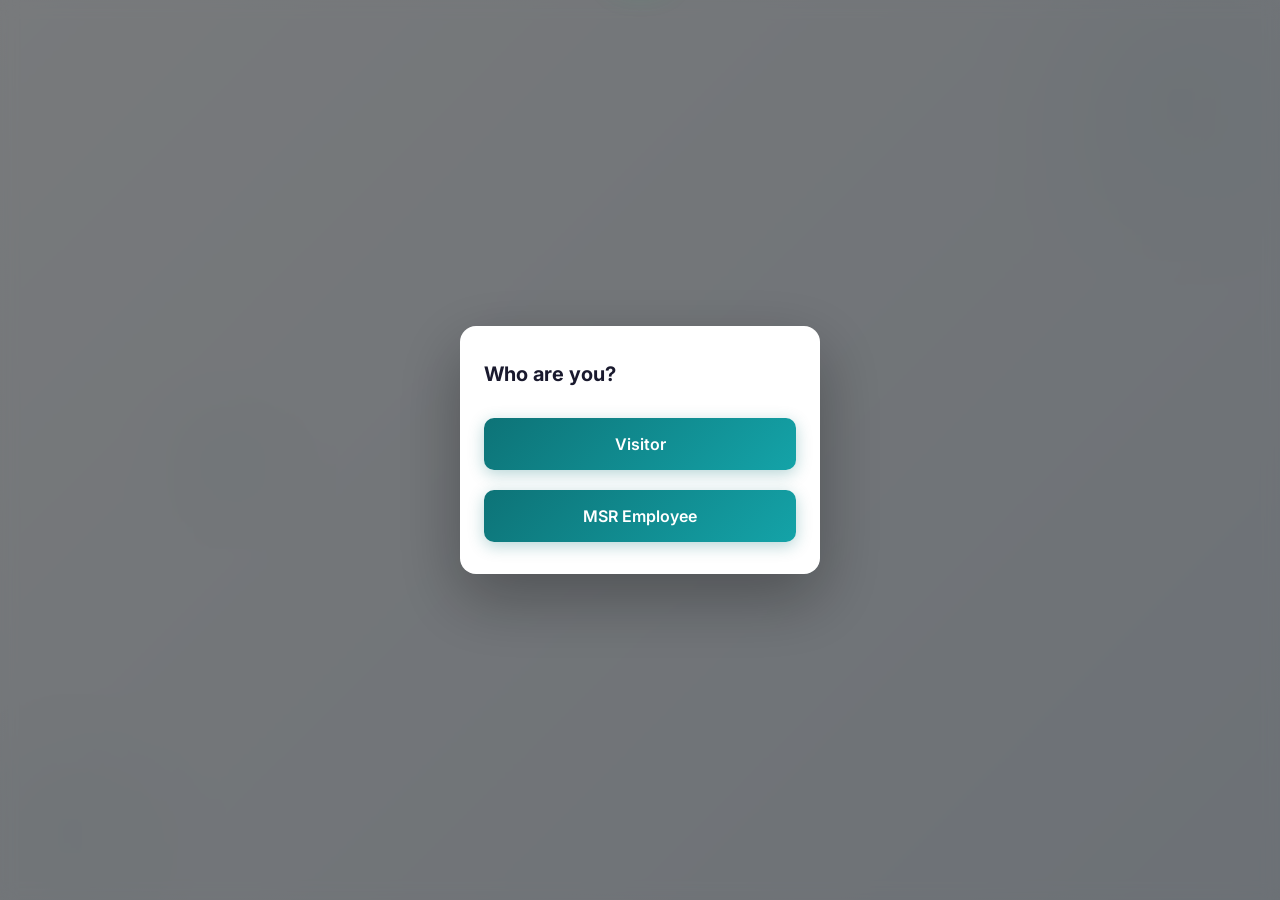
==== index.html @ c79115f1 "Add MSR logo to Employee modal, fix admin.js password variable" ====
<!DOCTYPE html>
<html lang="en">
<head>
  <meta charset="UTF-8">
  <meta name="viewport" content="width=device-width, initial-scale=1.0">
  <meta name="description" content="MSR Check-in - Secure check-in for office visitors">
  <title>MSR Check-in</title>

  <!-- Google Fonts: Inter -->
  <link rel="preconnect" href="https://fonts.googleapis.com">
  <link rel="preconnect" href="https://fonts.gstatic.com" crossorigin>
  <link href="https://fonts.googleapis.com/css2?family=Inter:wght@400;500;600;700&display=swap" rel="stylesheet">

  <!-- Stylesheet -->
  <link rel="stylesheet" href="css/style.css">
</head>
<body>

  <!-- Animated Background Decorations -->
  <div class="bg-decoration bg-decoration--1" aria-hidden="true"></div>
  <div class="bg-decoration bg-decoration--2" aria-hidden="true"></div>
  <div class="bg-decoration bg-decoration--3" aria-hidden="true"></div>

  <!-- Toast Notification -->
  <div id="toast" class="toast" role="alert" aria-live="polite"></div>

  <!-- Chooser Modal -->
  <div id="chooserModal" class="modal hidden">
    <div class="modal-content">
      <h3 style="margin-bottom: 20px; color: var(--text-primary);">Who are you?</h3>
      <div style="display: flex; flex-direction: column; gap: 12px;">
<button class="btn-submit" id="visitorsBtn" style="width: 100%; justify-content: center;">
  Visitor
</button>
<button class="btn-submit" id="employeeBtn" style="width: 100%; justify-content: center; background: linear-gradient(135deg, var(--primary), var(--secondary));">
  MSR Employee
</button>
      </div>
    </div>
  </div>

<!-- Employee Form Modal -->
<div id="employeeModal" class="modal hidden">
<div class="modal-content">
<div class="logo-icon" style="margin-bottom: 16px;"><img src="images/MSR_logo.png" alt="MSR Logo" class="logo-img" style="max-width: 140px;"></div>
<h3 style="margin-bottom: 20px; color: var(--text-primary);" id="employeeModalTitle">Employee Check-in</h3>
<form id="employeeForm" novalidate autocomplete="off">
<div class="form-group">
<label class="form-label" for="employeeName">Full Name</label>
<div class="select-wrapper">
<select id="employeeName" class="form-select" required aria-describedby="employeeNameError">
<option value="">Select employee name...</option>
</select>
</div>
<div class="error-message" id="employeeNameError" role="alert"></div>
</div>

<div class="form-group">
<label class="form-label" for="employeeDept">Department</label>
<div class="select-wrapper">
<select id="employeeDept" class="form-select" required aria-describedby="employeeDeptError">
<option value="">Select department...</option>
</select>
</div>
<div class="error-message" id="employeeDeptError" role="alert"></div>
</div>

<button type="submit" id="employeeSubmitBtn" class="btn-submit" style="margin-top: 8px;">
<span class="spinner"></span>
<span class="btn-text">Check In</span>
</button>
</form>
</div>
</div>
</div>
<!-- Employee Success Modal -->
<div id="employeeSuccessModal" class="modal hidden">
  <div class="modal-content">
    <h3 style="margin-bottom: 16px; color: var(--text-primary);">Success</h3>
    <p id="employeeSuccessMessage" style="margin-bottom: 24px; color: var(--text-secondary); font-size: 15px;"></p>
    <div id="employeeSuccessBtnContainer" class="hidden" style="display: flex; flex-direction: column; gap: 12px;">
      <button id="employeeBackBtn" class="btn-submit" style="background: linear-gradient(135deg, var(--primary), var(--secondary));">
        <span class="btn-text">Back to Dashboard</span>
      </button>
      <button id="employeeCloseBtn" class="btn-submit" style="background: #6c757d;">
        <span class="btn-text">Close</span>
      </button>
    </div>
  </div>
</div>
<!-- Visitor Success Modal -->
<div id="visitorSuccessModal" class="modal hidden">
  <div class="modal-content">
    <h3 style="margin-bottom: 16px; color: var(--text-primary);">Success</h3>
    <p id="visitorSuccessMessage" style="margin-bottom: 24px; color: var(--text-secondary); font-size: 15px;"></p>
    <div id="visitorSuccessBtnContainer" class="hidden" style="display: flex; flex-direction: column; gap: 12px;">
      <button id="visitorBackBtn" class="btn-submit" style="background: linear-gradient(135deg, var(--primary), var(--secondary));">
        <span class="btn-text">Back to Dashboard</span>
      </button>
      <button id="visitorCloseBtn" class="btn-submit" style="background: #6c757d;">
        <span class="btn-text">Close</span>
      </button>
    </div>
  </div>
</div>
  <!-- Main Container (hidden until choice) -->
  <div id="mainContainer" class="container hidden">

    <!-- Check-in Card -->
    <div class="card">

      <!-- Header -->
      <header class="header">
        <div class="logo-icon" aria-hidden="true">
          <img src="images/MSR_logo.png" alt="Company Logo" class="logo-img">
        </div>
        <h1>Visitors Check-in</h1>
        <p>Sign in to your visit</p>
      </header>

      <!-- Check-in Form -->
      <form id="checkinForm" novalidate autocomplete="off">

        <!-- Full Name -->
        <div class="form-group">
          <label class="form-label" for="fullName">Full Name</label>
          <input
            type="text"
            id="fullName"
            class="form-input"
            placeholder="Enter your full name"
            required
            autocomplete="name"
            aria-describedby="fullNameError"
          >
          <div class="error-message" id="fullNameError" role="alert"></div>
        </div>

        <!-- Contact Number -->
        <div class="form-group">
          <label class="form-label" for="contactNumber">Contact Number</label>
          <input
            type="tel"
            id="contactNumber"
            class="form-input"
            placeholder="09XX XXX XXXX"
            required
            autocomplete="tel"
            aria-describedby="contactError"
          >
          <div class="error-message" id="contactError" role="alert"></div>
        </div>

        <!-- Contact Person -->
        <div class="form-group">
          <label class="form-label" for="contactPerson">Contact Person</label>
          <div class="select-wrapper">
            <select
              id="contactPerson"
              class="form-select"
              required
              aria-describedby="personError"
            >
              <option value="">Select person to visit...</option>
            </select>
          </div>
          <div class="error-message" id="personError" role="alert"></div>
        </div>

        <!-- Purpose of Visit -->
        <div class="form-group">
          <label class="form-label" for="purpose">Purpose of Visit</label>
          <div class="select-wrapper">
            <select
              id="purpose"
              class="form-select"
              required
              aria-describedby="purposeError"
            >
              <option value="">Select purpose of visit...</option>
            </select>
          </div>
          <div class="error-message" id="purposeError" role="alert"></div>
        </div>

        <!-- Submit Button -->
        <button type="submit" id="submitBtn" class="btn-submit">
          <span class="spinner"></span>
          <span class="btn-text">Submit Check-in</span>
        </button>

      </form>

      <!-- Admin Login -->
      <button id="adminBtn" class="admin-link" aria-label="Admin Login">
        🔧 Admin Login
      </button>

    </div>

    <!-- Footer -->
    <footer class="footer">
      Powered by MSR Check-in &middot; v1.0<br>
      <em>Developed by Ritche Gerona</em>
    </footer>

  </div>

  <!-- Scripts -->
  <script src="js/app.js"></script>

</body>
</html>
---- css/style.css ----
/* ============================================
   VISITORS LOGIN SYSTEM - Main Stylesheet
   Modern, minimalist glassmorphism design
   ============================================ */

/* ─── CSS Variables / Theming ─────────────── */
:root {
  --primary: #0d7377;
  --primary-dark: #095e61;
  --primary-light: #e6f4f5;
  --secondary: #14a3a8;
  --secondary-light: #e0f7f8;
  --bg: #f0f4f8;
  --bg-gradient: linear-gradient(135deg, #f0f4f8 0%, #d9e2ec 100%);
  --text-primary: #1a1a2e;
  --text-secondary: #5a6a7e;
  --text-muted: #8a9baa;
  --card-bg: #ffffff;
  --card-shadow: 0 8px 32px rgba(13, 115, 119, 0.08);
  --card-shadow-hover: 0 12px 48px rgba(13, 115, 119, 0.14);
  --error: #e63946;
  --error-light: #fde8ea;
  --success: #2ecc71;
  --success-light: #e8faf0;
  --border: #e2e8f0;
  --border-focus: #0d7377;
  --radius: 16px;
  --radius-sm: 10px;
  --radius-xs: 6px;
  --font: 'Inter', -apple-system, BlinkMacSystemFont, 'Segoe UI', Roboto, sans-serif;
  --transition: 0.25s cubic-bezier(0.4, 0, 0.2, 1);
  --max-width: 480px;
}

/* ─── Reset & Base ───────────────────────── */
*, *::before, *::after {
  box-sizing: border-box;
  margin: 0;
  padding: 0;
}

html {
  scroll-behavior: smooth;
  -webkit-text-size-adjust: 100%;
}

body {
  font-family: var(--font);
  background: var(--bg-gradient);
  color: var(--text-primary);
  min-height: 100vh;
  display: flex;
  flex-direction: column;
  align-items: center;
  justify-content: center;
  padding: 20px;
  line-height: 1.6;
  -webkit-font-smoothing: antialiased;
  -moz-osx-font-smoothing: grayscale;
}

/* ─── Animated Background Elements ──────── */
.bg-decoration {
  position: fixed;
  border-radius: 50%;
  pointer-events: none;
  z-index: 0;
  opacity: 0.4;
}

.bg-decoration--1 {
  width: 400px;
  height: 400px;
  background: radial-gradient(circle, rgba(13, 115, 119, 0.08) 0%, transparent 70%);
  top: -100px;
  right: -100px;
  animation: float 8s ease-in-out infinite;
}

.bg-decoration--2 {
  width: 300px;
  height: 300px;
  background: radial-gradient(circle, rgba(13, 115, 119, 0.06) 0%, transparent 70%);
  bottom: -80px;
  left: -80px;
  animation: float 10s ease-in-out infinite reverse;
}

.bg-decoration--3 {
  width: 200px;
  height: 200px;
  background: radial-gradient(circle, rgba(13, 115, 119, 0.05) 0%, transparent 70%);
  top: 40%;
  left: 10%;
  animation: float 12s ease-in-out infinite 2s;
}

@keyframes float {
  0%, 100% { transform: translate(0, 0); }
  50% { transform: translate(30px, -30px); }
}

/* ─── Container / Card ──────────────────── */
.container {
  position: relative;
  z-index: 1;
  width: 100%;
  max-width: var(--max-width);
}

.card {
  background: var(--card-bg);
  border-radius: var(--radius);
  box-shadow: var(--card-shadow);
  padding: 40px 32px;
  backdrop-filter: blur(20px);
  border: 1px solid rgba(255, 255, 255, 0.8);
  animation: slideUp 0.6s ease-out;
}

@keyframes slideUp {
  from {
    opacity: 0;
    transform: translateY(30px);
  }
  to {
    opacity: 1;
    transform: translateY(0);
  }
}

/* ─── Header / Logo Area ────────────────── */
.header {
  text-align: center;
  margin-bottom: 32px;
}

.logo-icon {
  display: flex;
  align-items: center;
  justify-content: center;
  margin: 0 auto 16px;
  padding: 0;
  background: transparent;
  border-radius: 0;
  box-shadow: none;
  transition: var(--transition);
  line-height: 0;
}

.logo-icon:hover {
  transform: scale(1.03);
}

.logo-img {
  display: block;
  max-width: 200px;
  width: 100%;
  height: auto;
  object-fit: contain;
}

.header h1 {
  font-size: 24px;
  font-weight: 700;
  color: var(--text-primary);
  letter-spacing: -0.5px;
}

.header p {
  color: var(--text-secondary);
  font-size: 14px;
  margin-top: 4px;
  font-weight: 400;
}

/* ─── Form Groups ───────────────────────── */
.form-group {
  margin-bottom: 20px;
  animation: fadeIn 0.5s ease-out;
  animation-fill-mode: both;
}

.form-group:nth-child(1) { animation-delay: 0.1s; }
.form-group:nth-child(2) { animation-delay: 0.15s; }
.form-group:nth-child(3) { animation-delay: 0.2s; }
.form-group:nth-child(4) { animation-delay: 0.25s; }

@keyframes fadeIn {
  from { opacity: 0; transform: translateY(10px); }
  to { opacity: 1; transform: translateY(0); }
}

.form-label {
  display: block;
  font-size: 12px;
  font-weight: 600;
  text-transform: uppercase;
  letter-spacing: 0.5px;
  color: var(--text-secondary);
  margin-bottom: 6px;
}

.form-input,
.form-select {
  width: 100%;
  padding: 14px 16px;
  font-size: 15px;
  font-family: var(--font);
  color: var(--text-primary);
  background: var(--bg);
  border: 2px solid transparent;
  border-radius: var(--radius-sm);
  outline: none;
  transition: var(--transition);
  -webkit-appearance: none;
  appearance: none;
}

.form-input::placeholder {
  color: var(--text-muted);
}

.form-input:focus,
.form-select:focus {
  border-color: var(--border-focus);
  background: #ffffff;
  box-shadow: 0 0 0 4px rgba(13, 115, 119, 0.1);
}

.form-input.error,
.form-select.error {
  border-color: var(--error);
  background: var(--error-light);
  box-shadow: 0 0 0 4px rgba(230, 57, 70, 0.08);
}

.form-input.success,
.form-select.success {
  border-color: var(--success);
  background: var(--success-light);
}

/* ─── Custom Select ─────────────────────── */
.select-wrapper {
  position: relative;
}

.select-wrapper::after {
  content: '';
  position: absolute;
  right: 16px;
  top: 50%;
  transform: translateY(-50%);
  width: 10px;
  height: 10px;
  border-right: 2px solid var(--text-muted);
  border-bottom: 2px solid var(--text-muted);
  transform: translateY(-70%) rotate(45deg);
  pointer-events: none;
  transition: var(--transition);
}

.select-wrapper:focus-within::after {
  border-color: var(--primary);
  transform: translateY(-40%) rotate(-135deg);
}

.form-select {
  cursor: pointer;
  padding-right: 40px;
  background-image: none;
}

/* ─── Optgroup Styling (Department Groups) ── */
.form-select optgroup {
  font-weight: 700 !important;
  font-size: 12px;
  color: #ffffff !important;
  padding: 6px 10px;
  background: var(--primary);
  letter-spacing: 0.5px;
  text-shadow: 0 1px 2px rgba(0, 0, 0, 0.3);
}

.form-select optgroup option {
  font-weight: 400;
  font-size: 14px;
  color: var(--text-primary);
  background: #ffffff;
  padding: 6px 12px;
}

/* ─── Error Message ─────────────────────── */
.error-message {
  font-size: 12px;
  color: var(--error);
  margin-top: 4px;
  display: none;
  font-weight: 500;
}

.error-message.visible {
  display: block;
  animation: shake 0.4s ease-in-out;
}

@keyframes shake {
  0%, 100% { transform: translateX(0); }
  20% { transform: translateX(-6px); }
  40% { transform: translateX(6px); }
  60% { transform: translateX(-4px); }
  80% { transform: translateX(4px); }
}

/* ─── Submit Button ─────────────────────── */
.btn-submit {
  width: 100%;
  padding: 16px 24px;
  font-size: 16px;
  font-weight: 600;
  font-family: var(--font);
  color: #ffffff;
  background: linear-gradient(135deg, var(--primary), var(--secondary));
  border: none;
  border-radius: var(--radius-sm);
  cursor: pointer;
  transition: var(--transition);
  position: relative;
  overflow: hidden;
  display: flex;
  align-items: center;
  justify-content: center;
  gap: 8px;
  margin-top: 8px;
  box-shadow: 0 4px 16px rgba(13, 115, 119, 0.3);
}

.btn-submit:hover {
  transform: translateY(-2px);
  box-shadow: 0 8px 28px rgba(13, 115, 119, 0.4);
}

.btn-submit:active {
  transform: translateY(0);
  box-shadow: 0 2px 8px rgba(13, 115, 119, 0.3);
}

.btn-submit:disabled {
  opacity: 0.6;
  cursor: not-allowed;
  transform: none;
}

.btn-submit .spinner {
  display: none;
  width: 20px;
  height: 20px;
  border: 2px solid rgba(255, 255, 255, 0.3);
  border-top-color: #ffffff;
  border-radius: 50%;
  animation: spin 0.6s linear infinite;
}

.btn-submit.loading .spinner {
  display: block;
}

.btn-submit.loading .btn-text {
  opacity: 0.7;
}

@keyframes spin {
  to { transform: rotate(360deg); }
}

/* ─── Admin Link ────────────────────────── */
.admin-link {
  display: flex;
  align-items: center;
  justify-content: center;
  gap: 6px;
  margin-top: 20px;
  padding: 10px;
  color: var(--text-muted);
  text-decoration: none;
  font-size: 13px;
  font-weight: 500;
  border-radius: var(--radius-sm);
  transition: var(--transition);
  cursor: pointer;
  background: transparent;
  border: none;
  font-family: var(--font);
  width: 100%;
}

.admin-link:hover {
  color: var(--primary);
  background: var(--primary-light);
}

/* ─── Footer ────────────────────────────── */
.footer {
  text-align: center;
  margin-top: 20px;
  color: var(--text-muted);
  font-size: 12px;
  font-weight: 400;
  animation: fadeIn 0.8s ease-out 0.6s both;
}

.footer em {
  font-size: 11px;
  opacity: 0.75;
}

/* ─── Success Toast ─────────────────────── */
  .toast {
    position: fixed;
    top: 24px;
    left: 50%;
    transform: translateX(-50%) translateY(-80px);
    background: var(--success);
    color: #ffffff;
    padding: 16px 24px;
    border-radius: var(--radius-sm);
    font-weight: 600;
    font-size: 15px;
    box-shadow: 0 8px 32px rgba(46, 204, 113, 0.3);
    z-index: 1001;
    display: flex;
    align-items: center;
    gap: 10px;
    transition: transform 0.5s cubic-bezier(0.68, -0.55, 0.265, 1.55);
    font-family: var(--font);
    max-width: calc(100% - 40px);
  }

  .toast.show {
    transform: translateX(-50%) translateY(0);
  }

  .toast.error {
    background: var(--error);
    box-shadow: 0 8px 32px rgba(230, 57, 70, 0.3);
  }

  /* ─── Modal Styles ──────────────────────── */
  .hidden {
    display: none !important;
  }

  .modal {
    position: fixed;
    inset: 0;
    background: rgba(0, 0, 0, 0.5);
    backdrop-filter: blur(8px);
    z-index: 1000;
    display: flex;
    align-items: center;
    justify-content: center;
  }

  .modal-content {
    background: var(--card-bg);
    border-radius: var(--radius);
    padding: 32px 24px;
    max-width: 360px;
    width: 100%;
    margin: 16px;
    box-shadow: 0 24px 64px rgba(0, 0, 0, 0.3);
    animation: slideUp 0.4s ease-out;
    position: relative;
  }

  .modal-content h3 {
    font-size: 20px;
    font-weight: 700;
    color: var(--text-primary);
    margin-bottom: 24px;
  }

  /* ─── Employee Badge ───────────────────── */
  .badge--employee {
    background: var(--primary-light);
    color: var(--primary);
  }

  /* ─── Responsive ────────────────────────── */
@media (max-width: 540px) {
  body {
    padding: 12px;
  }

  .card {
    padding: 28px 20px;
    border-radius: var(--radius-sm);
  }

  .header h1 {
    font-size: 20px;
  }

  .logo-img {
    max-width: 140px;
  }

  .form-input,
  .form-select {
    padding: 12px 14px;
    font-size: 16px; /* Prevents iOS zoom */
  }

  .btn-submit {
    padding: 14px 20px;
    font-size: 15px;
  }
}

@media (max-width: 380px) {
  .card {
    padding: 20px 16px;
  }

  .header h1 {
    font-size: 18px;
  }
}
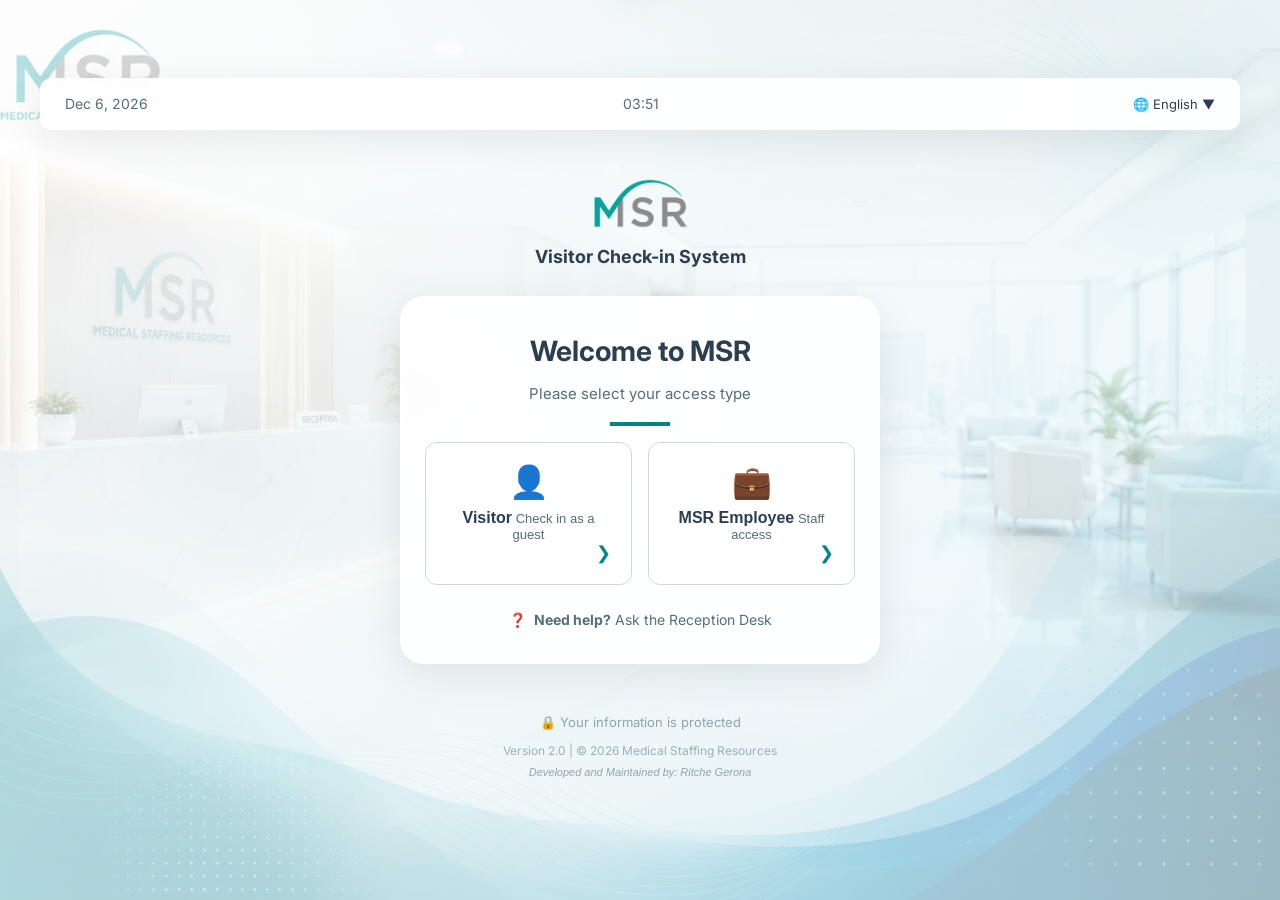
==== commit b3ddaec7: "Update dev credit styling and Tagalog translation" ====
--- a/index.html
+++ b/index.html
@@ -16,7 +16,7 @@
 </head>
 <body>
 
-  <!-- Animated Background Decorations -->
+  <!-- Background Decorations -->
   <div class="bg-decoration bg-decoration--1" aria-hidden="true"></div>
   <div class="bg-decoration bg-decoration--2" aria-hidden="true"></div>
   <div class="bg-decoration bg-decoration--3" aria-hidden="true"></div>
@@ -24,190 +24,256 @@
   <!-- Toast Notification -->
   <div id="toast" class="toast" role="alert" aria-live="polite"></div>
 
-  <!-- Chooser Modal -->
-  <div id="chooserModal" class="modal hidden">
+  <!-- Top Bar (Shared across screens) -->
+  <div class="top-bar">
+    <div class="top-bar-left">
+      <span id="currentDate" class="date-display"></span>
+    </div>
+    <div class="top-bar-center">
+      <span id="currentTime" class="time-display"></span>
+    </div>
+    <div class="top-bar-right">
+      <div class="lang-selector" id="langSelector">
+        <span id="langLabel">🌐 English</span>
+        <span class="chevron">▼</span>
+      </div>
+    </div>
+  </div>
+
+  <!-- SCREEN 1: WELCOME DASHBOARD -->
+  <section id="welcomeScreen" class="screen active">
+    <div class="welcome-header">
+      <img src="images/MSR_logo.png" alt="MSR Logo" class="main-logo">
+      <h2 class="system-title" data-i18n="systemTitle">Visitor Check-in System</h2>
+    </div>
+
+    <div class="welcome-card">
+      <h1 data-i18n="welcomeTitle">Welcome to MSR</h1>
+      <p data-i18n="welcomeSub">Please select your access type</p>
+      <div class="accent-line"></div>
+
+      <div class="access-grid">
+        <button id="visitorsBtn" class="access-card">
+          <div class="access-icon visitor-icon">👤</div>
+          <div class="access-text">
+            <span class="access-label" data-i18n="visitorLabel">Visitor</span>
+            <span class="access-sub" data-i18n="visitorSub">Check in as a guest</span>
+          </div>
+          <div class="access-arrow">❯</div>
+        </button>
+
+        <button id="employeeBtn" class="access-card">
+          <div class="access-icon employee-icon">💼</div>
+          <div class="access-text">
+            <span class="access-label" data-i18n="employeeLabel">MSR Employee</span>
+            <span class="access-sub" data-i18n="employeeSub">Staff access</span>
+          </div>
+          <div class="access-arrow">❯</div>
+        </button>
+      </div>
+
+      <div class="help-section">
+        <div class="help-icon">❓</div>
+        <div class="help-text">
+          <strong data-i18n="needHelp">Need help?</strong>
+          <span data-i18n="askDesk">Ask the Reception Desk</span>
+        </div>
+      </div>
+    </div>
+
+    <div class="dashboard-footer">
+      <div class="security-badge">
+        <span data-i18n="infoProtected">🔒 Your information is protected</span>
+      </div>
+        <div class="version-info" data-i18n="versionInfo">
+          Version 2.0 | © 2026 Medical Staffing Resources
+        </div>
+        <div class="dev-credit">Developed and Maintained by: Ritche Gerona</div>
+    </div>
+  </section>
+
+  <!-- SCREEN 2: VISITOR CHECK-IN -->
+  <section id="visitorScreen" class="screen hidden">
+    <div class="visitor-header">
+      <img src="images/MSR_logo.png" alt="MSR Logo" class="main-logo">
+      <h1 data-i18n="visitorHeader">Visitors Check-in System</h1>
+      <div class="accent-line"></div>
+      <h2 class="welcome-msg" data-i18n="welcomeMsg">Welcome!</h2>
+      <p data-i18n="visitorSubPrompt">Please complete your visitor information.</p>
+    </div>
+
+    <div class="visitor-card">
+      <form id="checkinForm" novalidate autocomplete="off">
+        <div class="input-with-icon">
+          <div class="field-icon">👤</div>
+          <div class="field-group">
+            <label for="fullName" data-i18n="fullNameLabel">FULL NAME</label>
+            <input type="text" id="fullName" class="form-input" data-i18n-placeholder="fullNamePlaceholder" placeholder="Enter your full name" required>
+            <div class="error-message" id="fullNameError"></div>
+          </div>
+        </div>
+
+        <div class="input-with-icon">
+          <div class="field-icon">📞</div>
+          <div class="field-group">
+            <label for="contactNumber" data-i18n="contactLabel">CONTACT NUMBER</label>
+            <input type="tel" id="contactNumber" class="form-input" placeholder="09XX XXX XXXX" required>
+            <div class="error-message" id="contactError"></div>
+          </div>
+        </div>
+
+        <div class="input-with-icon">
+          <div class="field-icon">👥</div>
+          <div class="field-group">
+            <label for="contactPerson" data-i18n="personLabel">PERSON TO VISIT</label>
+            <div class="select-wrapper">
+              <select id="contactPerson" class="form-select" required>
+                <option value="" data-i18n="selectPersonPlaceholder">Select person to visit...</option>
+              </select>
+            </div>
+            <div class="error-message" id="personError"></div>
+          </div>
+        </div>
+
+        <div class="input-with-icon">
+          <div class="field-icon">📄</div>
+          <div class="field-group">
+            <label for="purpose" data-i18n="purposeLabel">PURPOSE OF VISIT</label>
+            <div class="select-wrapper">
+              <select id="purpose" class="form-select" required>
+                <option value="" data-i18n="selectPurposePlaceholder">Select purpose of visit...</option>
+              </select>
+            </div>
+            <div class="error-message" id="purposeError"></div>
+          </div>
+        </div>
+
+        <button type="submit" id="submitBtn" class="btn-primary">
+          <span class="btn-icon">✓</span> <span class="btn-text" data-i18n="continueCheckIn">Continue Check-in</span> <span class="btn-arrow">→</span>
+          <span class="spinner"></span>
+        </button>
+      </form>
+
+      <div class="security-notice">
+        <span class="notice-icon">🛡️</span>
+        <p data-i18n="securityNotice">Your information is securely protected and used only for visitor management.</p>
+      </div>
+
+      <div class="admin-login-container">
+        <span data-i18n="orText">OR</span>
+        <button id="adminBtn" class="admin-link-btn">
+          <span class="admin-icon">👤</span> <span data-i18n="adminLogin">Reception / Admin Login</span>
+          <small data-i18n="adminLoginSub">For authorized personnel only.</small>
+        </button>
+      </div>
+
+      <div class="value-props">
+        <div class="prop">
+          <span class="prop-icon">🛡️</span>
+          <div><strong data-i18n="secure">Secure</strong><br><span data-i18n="secureSub">Your data is safe</span></div>
+        </div>
+        <div class="prop">
+          <span class="prop-icon">⏱️</span>
+          <div><strong data-i18n="fast">Fast</strong><br><span data-i18n="fastSub">Quick check-in</span></div>
+        </div>
+        <div class="prop">
+          <span class="prop-icon">🏢</span>
+          <div><strong data-i18n="professional">Professional</strong><br><span data-i18n="professionalSub">We value your visit</span></div>
+        </div>
+      </div>
+    </div>
+
+    <!-- Visitor Success Modal -->
+    <div id="visitorSuccessModal" class="modal hidden">
+      <div class="modal-content">
+        <h3 data-i18n="successTitle">Success</h3>
+        <p id="visitorSuccessMessage"></p>
+        <div id="visitorSuccessBtnContainer" class="hidden">
+          <button id="visitorBackBtn" class="btn-submit" data-i18n="backToDashboard">Back to Dashboard</button>
+          <button id="visitorCloseBtn" class="btn-submit" style="background: #6c757d;" data-i18n="close">Close</button>
+        </div>
+      </div>
+    </div>
+
+        <div class="dashboard-footer">
+          <div class="security-badge">
+            <span data-i18n="infoProtected">🔒 Your information is protected</span>
+          </div>
+          <div class="version-info" data-i18n="versionInfo">
+            Version 2.0 | © 2026 Medical Staffing Resources
+          </div>
+          <div class="dev-credit" data-i18n="devCredit">Developed and Maintained by: Ritche Gerona</div>
+        </div>
+  </section>
+
+  <!-- SCREEN 3: EMPLOYEE CHECK-IN -->
+  <section id="employeeScreen" class="screen hidden">
+    <div class="employee-card">
+      <div class="emp-header">
+        <img src="images/MSR_logo.png" alt="MSR Logo" class="main-logo">
+        <div class="emp-avatar">
+          <span class="avatar-icon">🪪</span>
+        </div>
+        <h1 data-i18n="employeeHeader">Employee Check-in</h1>
+        <div class="accent-line"></div>
+        <p data-i18n="employeeSubtitle">Please select your details below to record your check-in.</p>
+      </div>
+
+      <form id="employeeForm" novalidate autocomplete="off">
+        <div class="emp-field">
+          <label for="employeeName" data-i18n="nameLabel">FULL NAME</label>
+          <div class="select-wrapper">
+            <select id="employeeName" class="form-select" required>
+              <option value="" data-i18n="selectEmployeePlaceholder">Select employee name...</option>
+            </select>
+          </div>
+          <div class="error-message" id="employeeNameError"></div>
+        </div>
+
+        <div class="emp-field">
+          <label for="employeeDept" data-i18n="deptLabel">DEPARTMENT</label>
+          <div class="select-wrapper">
+            <select id="employeeDept" class="form-select" required>
+              <option value="" data-i18n="deptPlaceholder">Select department...</option>
+            </select>
+          </div>
+          <div class="error-message" id="employeeDeptError"></div>
+        </div>
+
+        <button type="submit" id="employeeSubmitBtn" class="btn-employee">
+          <span class="btn-icon">✓</span> <span data-i18n="checkInBtn">Check In</span>
+          <span class="spinner"></span>
+        </button>
+      </form>
+
+      <div class="emp-security-box">
+        <span class="security-icon">🛡️</span>
+        <p data-i18n="empSecurityMsg">Your check-in helps us maintain a safe and secure workplace.</p>
+      </div>
+    </div>
+
+    <div class="dashboard-footer">
+      <div class="security-badge">
+        <span data-i18n="infoProtected">🔒 Your information is protected</span>
+      </div>
+      <div class="version-info" data-i18n="versionInfo">
+        Version 2.0 | © 2026 Medical Staffing Resources
+      </div>
+    </div>
+  </section>
+
+  <!-- Employee Success Modal -->
+  <div id="employeeSuccessModal" class="modal hidden">
     <div class="modal-content">
-      <h3 style="margin-bottom: 20px; color: var(--text-primary);">Who are you?</h3>
-      <div style="display: flex; flex-direction: column; gap: 12px;">
-<button class="btn-submit" id="visitorsBtn" style="width: 100%; justify-content: center;">
-  Visitor
-</button>
-<button class="btn-submit" id="employeeBtn" style="width: 100%; justify-content: center; background: linear-gradient(135deg, var(--primary), var(--secondary));">
-  MSR Employee
-</button>
+      <h3 data-i18n="successTitle">Success</h3>
+      <p id="employeeSuccessMessage"></p>
+      <div id="employeeSuccessBtnContainer" class="hidden">
+        <button id="employeeBackBtn" class="btn-submit" data-i18n="backToDashboard">Back to Dashboard</button>
+        <button id="employeeCloseBtn" class="btn-submit" style="background: #6c757d;" data-i18n="close">Close</button>
       </div>
     </div>
   </div>
 
-<!-- Employee Form Modal -->
-<div id="employeeModal" class="modal hidden">
-<div class="modal-content">
-<div class="logo-icon" style="margin-bottom: 16px;"><img src="images/MSR_logo.png" alt="MSR Logo" class="logo-img" style="max-width: 140px;"></div>
-<h3 style="margin-bottom: 20px; color: var(--text-primary);" id="employeeModalTitle">Employee Check-in</h3>
-<form id="employeeForm" novalidate autocomplete="off">
-<div class="form-group">
-<label class="form-label" for="employeeName">Full Name</label>
-<div class="select-wrapper">
-<select id="employeeName" class="form-select" required aria-describedby="employeeNameError">
-<option value="">Select employee name...</option>
-</select>
-</div>
-<div class="error-message" id="employeeNameError" role="alert"></div>
-</div>
-
-<div class="form-group">
-<label class="form-label" for="employeeDept">Department</label>
-<div class="select-wrapper">
-<select id="employeeDept" class="form-select" required aria-describedby="employeeDeptError">
-<option value="">Select department...</option>
-</select>
-</div>
-<div class="error-message" id="employeeDeptError" role="alert"></div>
-</div>
-
-<button type="submit" id="employeeSubmitBtn" class="btn-submit" style="margin-top: 8px;">
-<span class="spinner"></span>
-<span class="btn-text">Check In</span>
-</button>
-</form>
-</div>
-</div>
-</div>
-<!-- Employee Success Modal -->
-<div id="employeeSuccessModal" class="modal hidden">
-  <div class="modal-content">
-    <h3 style="margin-bottom: 16px; color: var(--text-primary);">Success</h3>
-    <p id="employeeSuccessMessage" style="margin-bottom: 24px; color: var(--text-secondary); font-size: 15px;"></p>
-    <div id="employeeSuccessBtnContainer" class="hidden" style="display: flex; flex-direction: column; gap: 12px;">
-      <button id="employeeBackBtn" class="btn-submit" style="background: linear-gradient(135deg, var(--primary), var(--secondary));">
-        <span class="btn-text">Back to Dashboard</span>
-      </button>
-      <button id="employeeCloseBtn" class="btn-submit" style="background: #6c757d;">
-        <span class="btn-text">Close</span>
-      </button>
-    </div>
-  </div>
-</div>
-<!-- Visitor Success Modal -->
-<div id="visitorSuccessModal" class="modal hidden">
-  <div class="modal-content">
-    <h3 style="margin-bottom: 16px; color: var(--text-primary);">Success</h3>
-    <p id="visitorSuccessMessage" style="margin-bottom: 24px; color: var(--text-secondary); font-size: 15px;"></p>
-    <div id="visitorSuccessBtnContainer" class="hidden" style="display: flex; flex-direction: column; gap: 12px;">
-      <button id="visitorBackBtn" class="btn-submit" style="background: linear-gradient(135deg, var(--primary), var(--secondary));">
-        <span class="btn-text">Back to Dashboard</span>
-      </button>
-      <button id="visitorCloseBtn" class="btn-submit" style="background: #6c757d;">
-        <span class="btn-text">Close</span>
-      </button>
-    </div>
-  </div>
-</div>
-  <!-- Main Container (hidden until choice) -->
-  <div id="mainContainer" class="container hidden">
-
-    <!-- Check-in Card -->
-    <div class="card">
-
-      <!-- Header -->
-      <header class="header">
-        <div class="logo-icon" aria-hidden="true">
-          <img src="images/MSR_logo.png" alt="Company Logo" class="logo-img">
-        </div>
-        <h1>Visitors Check-in</h1>
-        <p>Sign in to your visit</p>
-      </header>
-
-      <!-- Check-in Form -->
-      <form id="checkinForm" novalidate autocomplete="off">
-
-        <!-- Full Name -->
-        <div class="form-group">
-          <label class="form-label" for="fullName">Full Name</label>
-          <input
-            type="text"
-            id="fullName"
-            class="form-input"
-            placeholder="Enter your full name"
-            required
-            autocomplete="name"
-            aria-describedby="fullNameError"
-          >
-          <div class="error-message" id="fullNameError" role="alert"></div>
-        </div>
-
-        <!-- Contact Number -->
-        <div class="form-group">
-          <label class="form-label" for="contactNumber">Contact Number</label>
-          <input
-            type="tel"
-            id="contactNumber"
-            class="form-input"
-            placeholder="09XX XXX XXXX"
-            required
-            autocomplete="tel"
-            aria-describedby="contactError"
-          >
-          <div class="error-message" id="contactError" role="alert"></div>
-        </div>
-
-        <!-- Contact Person -->
-        <div class="form-group">
-          <label class="form-label" for="contactPerson">Contact Person</label>
-          <div class="select-wrapper">
-            <select
-              id="contactPerson"
-              class="form-select"
-              required
-              aria-describedby="personError"
-            >
-              <option value="">Select person to visit...</option>
-            </select>
-          </div>
-          <div class="error-message" id="personError" role="alert"></div>
-        </div>
-
-        <!-- Purpose of Visit -->
-        <div class="form-group">
-          <label class="form-label" for="purpose">Purpose of Visit</label>
-          <div class="select-wrapper">
-            <select
-              id="purpose"
-              class="form-select"
-              required
-              aria-describedby="purposeError"
-            >
-              <option value="">Select purpose of visit...</option>
-            </select>
-          </div>
-          <div class="error-message" id="purposeError" role="alert"></div>
-        </div>
-
-        <!-- Submit Button -->
-        <button type="submit" id="submitBtn" class="btn-submit">
-          <span class="spinner"></span>
-          <span class="btn-text">Submit Check-in</span>
-        </button>
-
-      </form>
-
-      <!-- Admin Login -->
-      <button id="adminBtn" class="admin-link" aria-label="Admin Login">
-        🔧 Admin Login
-      </button>
-
-    </div>
-
-    <!-- Footer -->
-    <footer class="footer">
-      Powered by MSR Check-in &middot; v1.0<br>
-      <em>Developed by Ritche Gerona</em>
-    </footer>
-
-  </div>
-
-  <!-- Scripts -->
   <script src="js/app.js"></script>
-
 </body>
 </html>
--- a/css/style.css
+++ b/css/style.css
@@ -5,31 +5,31 @@
 
 /* ─── CSS Variables / Theming ─────────────── */
 :root {
-  --primary: #0d7377;
-  --primary-dark: #095e61;
-  --primary-light: #e6f4f5;
-  --secondary: #14a3a8;
-  --secondary-light: #e0f7f8;
-  --bg: #f0f4f8;
-  --bg-gradient: linear-gradient(135deg, #f0f4f8 0%, #d9e2ec 100%);
-  --text-primary: #1a1a2e;
-  --text-secondary: #5a6a7e;
-  --text-muted: #8a9baa;
-  --card-bg: #ffffff;
-  --card-shadow: 0 8px 32px rgba(13, 115, 119, 0.08);
-  --card-shadow-hover: 0 12px 48px rgba(13, 115, 119, 0.14);
-  --error: #e63946;
-  --error-light: #fde8ea;
-  --success: #2ecc71;
-  --success-light: #e8faf0;
-  --border: #e2e8f0;
-  --border-focus: #0d7377;
-  --radius: 16px;
-  --radius-sm: 10px;
-  --radius-xs: 6px;
+  --primary: #00838f;
+  --primary-dark: #006064;
+  --primary-light: #e0f7fa;
+  --secondary: #00acc1;
+  --secondary-light: #b2ebf2;
+  --bg: #f4f7f9;
+  --bg-gradient: linear-gradient(135deg, #ffffff 0%, #e0f2f5 100%);
+  --text-primary: #2c3e50;
+  --text-secondary: #546e7a;
+  --text-muted: #90a4ae;
+  --card-bg: rgba(255, 255, 255, 0.92);
+  --card-shadow: 0 10px 40px rgba(0, 0, 0, 0.08);
+  --card-shadow-hover: 0 20px 60px rgba(0, 0, 0, 0.12);
+  --error: #d32f2f;
+  --error-light: #ffcdd2;
+  --success: #2e7d32;
+  --success-light: #c8e6c9;
+  --border: #cfd8dc;
+  --border-focus: #00838f;
+  --radius: 24px;
+  --radius-sm: 12px;
+  --radius-xs: 8px;
   --font: 'Inter', -apple-system, BlinkMacSystemFont, 'Segoe UI', Roboto, sans-serif;
-  --transition: 0.25s cubic-bezier(0.4, 0, 0.2, 1);
-  --max-width: 480px;
+  --transition: 0.3s cubic-bezier(0.4, 0, 0.2, 1);
+  --max-width: 1200px;
 }
 
 /* ─── Reset & Base ───────────────────────── */
@@ -47,6 +47,11 @@
 body {
   font-family: var(--font);
   background: var(--bg-gradient);
+  background-image: url('../background.png');
+  background-size: cover;
+  background-position: center center;
+  background-attachment: fixed;
+  background-repeat: no-repeat;
   color: var(--text-primary);
   min-height: 100vh;
   display: flex;
@@ -57,6 +62,17 @@
   line-height: 1.6;
   -webkit-font-smoothing: antialiased;
   -moz-osx-font-smoothing: grayscale;
+  position: relative;
+}
+
+/* Background overlay for readability */
+body::before {
+  content: '';
+  position: fixed;
+  inset: 0;
+  background: linear-gradient(135deg, rgba(255, 255, 255, 0.70) 0%, rgba(224, 242, 245, 0.70) 100%);
+  z-index: -1;
+  pointer-events: none;
 }
 
 /* ─── Animated Background Elements ──────── */
@@ -113,20 +129,16 @@
   border-radius: var(--radius);
   box-shadow: var(--card-shadow);
   padding: 40px 32px;
-  backdrop-filter: blur(20px);
-  border: 1px solid rgba(255, 255, 255, 0.8);
+  backdrop-filter: blur(24px);
+  -webkit-backdrop-filter: blur(24px);
+  border: 1px solid rgba(255, 255, 255, 0.6);
   animation: slideUp 0.6s ease-out;
+  transition: box-shadow var(--transition), transform var(--transition);
 }
 
 @keyframes slideUp {
-  from {
-    opacity: 0;
-    transform: translateY(30px);
-  }
-  to {
-    opacity: 1;
-    transform: translateY(0);
-  }
+  from { opacity: 0; transform: translateY(30px); }
+  to { opacity: 1; transform: translateY(0); }
 }
 
 /* ─── Header / Logo Area ────────────────── */
@@ -148,9 +160,7 @@
   line-height: 0;
 }
 
-.logo-icon:hover {
-  transform: scale(1.03);
-}
+.logo-icon:hover { transform: scale(1.03); }
 
 .logo-img {
   display: block;
@@ -158,6 +168,21 @@
   width: 100%;
   height: auto;
   object-fit: contain;
+}
+
+/* Uniform main logo — used across all dashboards */
+.main-logo {
+  display: block;
+  max-width: 100px;
+  width: 100%;
+  height: auto;
+  object-fit: contain;
+  margin: 0 auto 12px;
+  transition: var(--transition);
+}
+
+.main-logo:hover {
+  transform: scale(1.03);
 }
 
 .header h1 {
@@ -186,10 +211,7 @@
 .form-group:nth-child(3) { animation-delay: 0.2s; }
 .form-group:nth-child(4) { animation-delay: 0.25s; }
 
-@keyframes fadeIn {
-  from { opacity: 0; transform: translateY(10px); }
-  to { opacity: 1; transform: translateY(0); }
-}
+@keyframes fadeIn { from { opacity: 0; transform: translateY(10px); } to { opacity: 1; transform: translateY(0); } }
 
 .form-label {
   display: block;
@@ -217,35 +239,23 @@
   appearance: none;
 }
 
-.form-input::placeholder {
-  color: var(--text-muted);
-}
+.form-input::placeholder { color: var(--text-muted); }
 
 .form-input:focus,
 .form-select:focus {
   border-color: var(--border-focus);
   background: #ffffff;
-  box-shadow: 0 0 0 4px rgba(13, 115, 119, 0.1);
+  box-shadow: 0 0 0 4px rgba(13, 115, 119, 0.12), 0 2px 8px rgba(13, 115, 119, 0.08);
 }
 
 .form-input.error,
-.form-select.error {
-  border-color: var(--error);
-  background: var(--error-light);
-  box-shadow: 0 0 0 4px rgba(230, 57, 70, 0.08);
-}
+.form-select.error { border-color: var(--error); background: var(--error-light); box-shadow: 0 0 0 4px rgba(230, 57, 70, 0.08); }
 
 .form-input.success,
-.form-select.success {
-  border-color: var(--success);
-  background: var(--success-light);
-}
+.form-select.success { border-color: var(--success); background: var(--success-light); }
 
 /* ─── Custom Select ─────────────────────── */
-.select-wrapper {
-  position: relative;
-}
-
+.select-wrapper { position: relative; }
 .select-wrapper::after {
   content: '';
   position: absolute;
@@ -260,58 +270,18 @@
   pointer-events: none;
   transition: var(--transition);
 }
-
-.select-wrapper:focus-within::after {
-  border-color: var(--primary);
-  transform: translateY(-40%) rotate(-135deg);
-}
-
-.form-select {
-  cursor: pointer;
-  padding-right: 40px;
-  background-image: none;
-}
+.select-wrapper:focus-within::after { border-color: var(--primary); transform: translateY(-40%) rotate(-135deg); }
+.form-select { cursor: pointer; padding-right: 40px; background-image: none; }
 
 /* ─── Optgroup Styling (Department Groups) ── */
-.form-select optgroup {
-  font-weight: 700 !important;
-  font-size: 12px;
-  color: #ffffff !important;
-  padding: 6px 10px;
-  background: var(--primary);
-  letter-spacing: 0.5px;
-  text-shadow: 0 1px 2px rgba(0, 0, 0, 0.3);
-}
-
-.form-select optgroup option {
-  font-weight: 400;
-  font-size: 14px;
-  color: var(--text-primary);
-  background: #ffffff;
-  padding: 6px 12px;
-}
+.form-select optgroup { font-weight: 700 !important; font-size: 12px; color: #ffffff !important; padding: 6px 10px; background: var(--primary); letter-spacing: 0.5px; text-shadow: 0 1px 2px rgba(0, 0, 0, 0.3); }
+.form-select optgroup option { font-weight: 400; font-size: 14px; color: var(--text-primary); background: #ffffff; padding: 6px 12px; }
 
 /* ─── Error Message ─────────────────────── */
-.error-message {
-  font-size: 12px;
-  color: var(--error);
-  margin-top: 4px;
-  display: none;
-  font-weight: 500;
-}
-
-.error-message.visible {
-  display: block;
-  animation: shake 0.4s ease-in-out;
-}
-
-@keyframes shake {
-  0%, 100% { transform: translateX(0); }
-  20% { transform: translateX(-6px); }
-  40% { transform: translateX(6px); }
-  60% { transform: translateX(-4px); }
-  80% { transform: translateX(4px); }
-}
+.error-message { font-size: 12px; color: var(--error); margin-top: 4px; display: none; font-weight: 500; }
+.error-message.visible { display: block; animation: shake 0.4s ease-in-out; }
+
+@keyframes shake { 0%, 100% { transform: translateX(0); } 20% { transform: translateX(-6px); } 40% { transform: translateX(6px); } 60% { transform: translateX(-4px); } 80% { transform: translateX(4px); } }
 
 /* ─── Submit Button ─────────────────────── */
 .btn-submit {
@@ -336,43 +306,15 @@
   box-shadow: 0 4px 16px rgba(13, 115, 119, 0.3);
 }
 
-.btn-submit:hover {
-  transform: translateY(-2px);
-  box-shadow: 0 8px 28px rgba(13, 115, 119, 0.4);
-}
-
-.btn-submit:active {
-  transform: translateY(0);
-  box-shadow: 0 2px 8px rgba(13, 115, 119, 0.3);
-}
-
-.btn-submit:disabled {
-  opacity: 0.6;
-  cursor: not-allowed;
-  transform: none;
-}
-
-.btn-submit .spinner {
-  display: none;
-  width: 20px;
-  height: 20px;
-  border: 2px solid rgba(255, 255, 255, 0.3);
-  border-top-color: #ffffff;
-  border-radius: 50%;
-  animation: spin 0.6s linear infinite;
-}
-
-.btn-submit.loading .spinner {
-  display: block;
-}
-
-.btn-submit.loading .btn-text {
-  opacity: 0.7;
-}
-
-@keyframes spin {
-  to { transform: rotate(360deg); }
-}
+.btn-submit:hover { transform: translateY(-2px); box-shadow: 0 8px 24px rgba(13, 115, 119, 0.4); }
+.btn-submit:active { transform: translateY(0); }
+.btn-submit:disabled { opacity: 0.6; cursor: not-allowed; transform: none; }
+
+.btn-submit .spinner { display: none; width: 20px; height: 20px; border: 2px solid rgba(255, 255, 255, 0.3); border-top-color: #ffffff; border-radius: 50%; animation: spin 0.6s linear infinite; }
+.btn-submit.loading .spinner { display: block; }
+.btn-submit.loading .btn-text { opacity: 0.7; }
+
+@keyframes spin { to { transform: rotate(360deg); } }
 
 /* ─── Admin Link ────────────────────────── */
 .admin-link {
@@ -394,137 +336,163 @@
   font-family: var(--font);
   width: 100%;
 }
-
-.admin-link:hover {
-  color: var(--primary);
-  background: var(--primary-light);
-}
+.admin-link:hover { color: var(--primary); background: var(--primary-light); }
 
 /* ─── Footer ────────────────────────────── */
-.footer {
+.footer { text-align: center; margin-top: 20px; color: var(--text-muted); font-size: 12px; font-weight: 400; animation: fadeIn 0.8s ease-out 0.6s both; }
+.footer em { font-size: 11px; opacity: 0.75; }
+
+/* ─── Success Toast ─────────────────────── */
+.toast {
+  position: fixed;
+  top: 24px;
+  left: 50%;
+  transform: translateX(-50%) translateY(-80px);
+  background: var(--success);
+  color: #ffffff;
+  padding: 16px 24px;
+  border-radius: var(--radius-sm);
+  font-weight: 600;
+  font-size: 15px;
+  box-shadow: 0 8px 32px rgba(46, 204, 113, 0.3);
+  z-index: 1001;
+  display: flex;
+  align-items: center;
+  gap: 10px;
+  transition: transform 0.5s cubic-bezier(0.68, -0.55, 0.265, 1.55);
+  font-family: var(--font);
+  max-width: calc(100% - 40px);
+}
+.toast.show { transform: translateX(-50%) translateY(0); }
+.toast.error { background: var(--error); box-shadow: 0 8px 32px rgba(230, 57, 70, 0.3); }
+
+/* ─── Modal Styles ──────────────────────── */
+.hidden { display: none !important; }
+.modal { position: fixed; inset: 0; background: rgba(0, 0, 0, 0.5); backdrop-filter: blur(8px); z-index: 1000; display: flex; align-items: center; justify-content: center; }
+.modal-content { background: var(--card-bg); border-radius: var(--radius); padding: 32px 24px; max-width: 360px; width: 100%; margin: 16px; box-shadow: 0 24px 64px rgba(0, 0, 0, 0.3); animation: slideUp 0.4s ease-out; position: relative; }
+.modal-content h3 { font-size: 20px; font-weight: 700; color: var(--text-primary); margin-bottom: 24px; }
+
+/* ─── Employee Badge ───────────────────── */
+.badge--employee { background: var(--primary-light); color: var(--primary); }
+
+/* ─── Responsive ────────────────────────── */
+@media (max-width: 540px) {
+  body { padding: 12px; }
+  .card { padding: 28px 20px; border-radius: var(--radius-sm); }
+  .header h1 { font-size: 20px; }
+  .logo-img { max-width: 140px; }
+  .form-input,
+  .form-select { padding: 12px 14px; font-size: 16px; }
+  .btn-submit { padding: 14px 20px; font-size: 15px; }
+}
+
+@media (max-width: 380px) {
+  .card { padding: 20px 16px; }
+  .header h1 { font-size: 18px; }
+}
+
+/* ─── Custom Added Styles for New Dashboard ────────────────────────────────── */
+/* Top Bar */
+.top-bar {
+  width: 100%;
+  max-width: var(--max-width);
+  display: flex;
+  justify-content: space-between;
+  align-items: center;
+  padding: 12px 24px;
+  background: var(--card-bg);
+  border-radius: var(--radius-sm);
+  box-shadow: var(--card-shadow);
+  margin-bottom: 24px;
+  z-index: 10;
+  backdrop-filter: blur(20px);
+  -webkit-backdrop-filter: blur(20px);
+  border: 1px solid rgba(255, 255, 255, 0.6);
+}
+.top-bar .date-display,
+.top-bar .time-display { font-size: 14px; color: var(--text-secondary); }
+.top-bar .lang-selector { display: flex; align-items: center; font-size: 13px; color: var(--text-primary); cursor: pointer; }
+.top-bar .lang-selector .chevron { margin-left: 4px; }
+
+/* Welcome Dashboard */
+#welcomeScreen { display: flex; flex-direction: column; align-items: center; width: 100%; max-width: var(--max-width); padding: 24px; }
+.welcome-header { text-align: center; margin-bottom: 24px; }
+/* .main-logo is now uniform at 100px — defined above */
+.welcome-header .system-title { font-size: 18px; color: var(--text-primary); }
+.welcome-card { background: var(--card-bg); border-radius: var(--radius); padding: 32px 24px; text-align: center; max-width: 480px; width: 100%; box-shadow: var(--card-shadow); backdrop-filter: blur(24px); -webkit-backdrop-filter: blur(24px); border: 1px solid rgba(255, 255, 255, 0.6); transition: var(--transition); }
+.welcome-card:hover { box-shadow: var(--card-shadow-hover); }
+.welcome-card h1 { font-size: 28px; margin-bottom: 8px; color: var(--text-primary); }
+.welcome-card p { font-size: 15px; color: var(--text-secondary); margin-bottom: 16px; }
+.accent-line { width: 60px; height: 4px; background: var(--primary); margin: 12px auto; }
+.access-grid { display: grid; grid-template-columns: repeat(2, 1fr); gap: 16px; margin-top: 16px; }
+.access-card { background: var(--card-bg); border: 1px solid var(--border); border-radius: var(--radius-sm); padding: 20px; display: flex; flex-direction: column; align-items: center; justify-content: space-between; cursor: pointer; transition: var(--transition); backdrop-filter: blur(16px); -webkit-backdrop-filter: blur(16px); }
+.access-card:hover { box-shadow: var(--card-shadow-hover); transform: translateY(-4px); border-color: var(--primary); }
+.access-icon { font-size: 32px; margin-bottom: 8px; }
+.access-label { font-weight: 600; font-size: 16px; color: var(--text-primary); }
+.access-sub { font-size: 13px; color: var(--text-secondary); margin-top: 4px; }
+.access-arrow { align-self: flex-end; font-size: 18px; color: var(--primary); }
+.help-section { display: flex; align-items: center; justify-content: center; margin-top: 24px; font-size: 14px; color: var(--text-secondary); }
+.help-section .help-icon { margin-right: 8px; }
+/* Uniform dashboard footer — used across all screens */
+.dashboard-footer {
   text-align: center;
-  margin-top: 20px;
+  margin-top: 32px;
+  padding: 16px 0;
+  font-size: 13px;
   color: var(--text-muted);
+  width: 100%;
+  max-width: var(--max-width);
+}
+.dashboard-footer .security-badge {
+  margin-bottom: 8px;
+  display: inline-flex;
+  align-items: center;
+  gap: 6px;
+}
+.dashboard-footer .version-info {
   font-size: 12px;
-  font-weight: 400;
-  animation: fadeIn 0.8s ease-out 0.6s both;
-}
-
-.footer em {
+  opacity: 0.85;
+}
+ .dashboard-footer .dev-credit {
+   font-size: 11px; /* reduced size to match other footer lines */
+   margin-top: 4px;
+   /* Use the same muted text color as other footer elements */
+   color: var(--text-muted);
+   font-weight: 500;
+   font-style: italic; /* make italic */
+ }
+
+/* Ensure admin footer credit has the same styling */
+.admin-footer .dev-credit {
   font-size: 11px;
-  opacity: 0.75;
-}
-
-/* ─── Success Toast ─────────────────────── */
-  .toast {
-    position: fixed;
-    top: 24px;
-    left: 50%;
-    transform: translateX(-50%) translateY(-80px);
-    background: var(--success);
-    color: #ffffff;
-    padding: 16px 24px;
-    border-radius: var(--radius-sm);
-    font-weight: 600;
-    font-size: 15px;
-    box-shadow: 0 8px 32px rgba(46, 204, 113, 0.3);
-    z-index: 1001;
-    display: flex;
-    align-items: center;
-    gap: 10px;
-    transition: transform 0.5s cubic-bezier(0.68, -0.55, 0.265, 1.55);
-    font-family: var(--font);
-    max-width: calc(100% - 40px);
-  }
-
-  .toast.show {
-    transform: translateX(-50%) translateY(0);
-  }
-
-  .toast.error {
-    background: var(--error);
-    box-shadow: 0 8px 32px rgba(230, 57, 70, 0.3);
-  }
-
-  /* ─── Modal Styles ──────────────────────── */
-  .hidden {
-    display: none !important;
-  }
-
-  .modal {
-    position: fixed;
-    inset: 0;
-    background: rgba(0, 0, 0, 0.5);
-    backdrop-filter: blur(8px);
-    z-index: 1000;
-    display: flex;
-    align-items: center;
-    justify-content: center;
-  }
-
-  .modal-content {
-    background: var(--card-bg);
-    border-radius: var(--radius);
-    padding: 32px 24px;
-    max-width: 360px;
-    width: 100%;
-    margin: 16px;
-    box-shadow: 0 24px 64px rgba(0, 0, 0, 0.3);
-    animation: slideUp 0.4s ease-out;
-    position: relative;
-  }
-
-  .modal-content h3 {
-    font-size: 20px;
-    font-weight: 700;
-    color: var(--text-primary);
-    margin-bottom: 24px;
-  }
-
-  /* ─── Employee Badge ───────────────────── */
-  .badge--employee {
-    background: var(--primary-light);
-    color: var(--primary);
-  }
-
-  /* ─── Responsive ────────────────────────── */
-@media (max-width: 540px) {
-  body {
-    padding: 12px;
-  }
-
-  .card {
-    padding: 28px 20px;
-    border-radius: var(--radius-sm);
-  }
-
-  .header h1 {
-    font-size: 20px;
-  }
-
-  .logo-img {
-    max-width: 140px;
-  }
-
-  .form-input,
-  .form-select {
-    padding: 12px 14px;
-    font-size: 16px; /* Prevents iOS zoom */
-  }
-
-  .btn-submit {
-    padding: 14px 20px;
-    font-size: 15px;
-  }
-}
-
-@media (max-width: 380px) {
-  .card {
-    padding: 20px 16px;
-  }
-
-  .header h1 {
-    font-size: 18px;
-  }
-}
-
+  margin-top: 4px;
+  color: var(--text-muted);
+  font-weight: 500;
+  font-style: italic;
+}
+
+/* Visitor Screen */
+#visitorScreen .visitor-header { text-align: center; margin-bottom: 24px; }
+/* .main-logo is now uniform at 100px — defined above */
+#visitorScreen .visitor-header .accent-line { width: 50px; height: 3px; background: var(--primary); margin: 8px auto; }
+#visitorScreen .visitor-card { background: var(--card-bg); border-radius: var(--radius); padding: 32px 24px; max-width: 480px; width: 100%; box-shadow: var(--card-shadow); margin: 0 auto; backdrop-filter: blur(24px); -webkit-backdrop-filter: blur(24px); border: 1px solid rgba(255, 255, 255, 0.6); }
+.input-with-icon { display: flex; align-items: center; gap: 12px; margin-bottom: 16px; }
+.field-icon { font-size: 20px; }
+.field-group { flex: 1; }
+.field-group label { font-size: 12px; font-weight: 600; color: var(--text-secondary); margin-bottom: 4px; display: block; }
+.btn-primary { width: 100%; background: linear-gradient(135deg, var(--primary), var(--secondary)); color: #fff; padding: 14px 20px; border: none; border-radius: var(--radius-sm); font-size: 16px; font-weight: 600; cursor: pointer; display: flex; align-items: center; justify-content: center; gap: 8px; box-shadow: 0 4px 16px rgba(13, 115, 119, 0.3); transition: var(--transition); }
+.btn-primary:hover { transform: translateY(-2px); box-shadow: 0 8px 24px rgba(13, 115, 119, 0.4); }
+.security-notice, .admin-login-container, .value-props { text-align: center; margin-top: 24px; }
+.value-props { display: flex; justify-content: space-around; }
+.value-props .prop { display: flex; flex-direction: column; align-items: center; font-size: 14px; color: var(--text-secondary); }
+.value-props .prop-icon { font-size: 24px; margin-bottom: 4px; }
+
+/* Employee Screen */
+#employeeScreen .employee-card { background: var(--card-bg); border-radius: var(--radius); max-width: 480px; width: 100%; padding: 32px 24px; margin: 0 auto; box-shadow: var(--card-shadow); text-align: center; backdrop-filter: blur(24px); -webkit-backdrop-filter: blur(24px); border: 1px solid rgba(255, 255, 255, 0.6); }
+/* .main-logo is now uniform at 100px — defined above */
+.emp-avatar { width: 80px; height: 80px; background: var(--primary-light); border-radius: 50%; display: flex; align-items: center; justify-content: center; margin: 0 auto 12px; font-size: 36px; }
+.btn-employee { width: 100%; background: linear-gradient(135deg, var(--primary), var(--secondary)); color: #fff; padding: 14px 20px; border: none; border-radius: var(--radius-sm); font-size: 16px; font-weight: 600; cursor: pointer; margin-top: 12px; box-shadow: 0 4px 16px rgba(13, 115, 119, 0.3); transition: var(--transition); }
+.btn-employee:hover { transform: translateY(-2px); box-shadow: 0 8px 24px rgba(13, 115, 119, 0.4); }
+.emp-security-box { margin-top: 24px; font-size: 14px; color: var(--text-secondary); }
+.emp-bottom-bar { display: flex; justify-content: space-between; align-items: center; margin-top: 24px; font-size: 13px; color: var(--text-muted); }
+.emp-bottom-bar .status-icon { margin-right: 4px; }
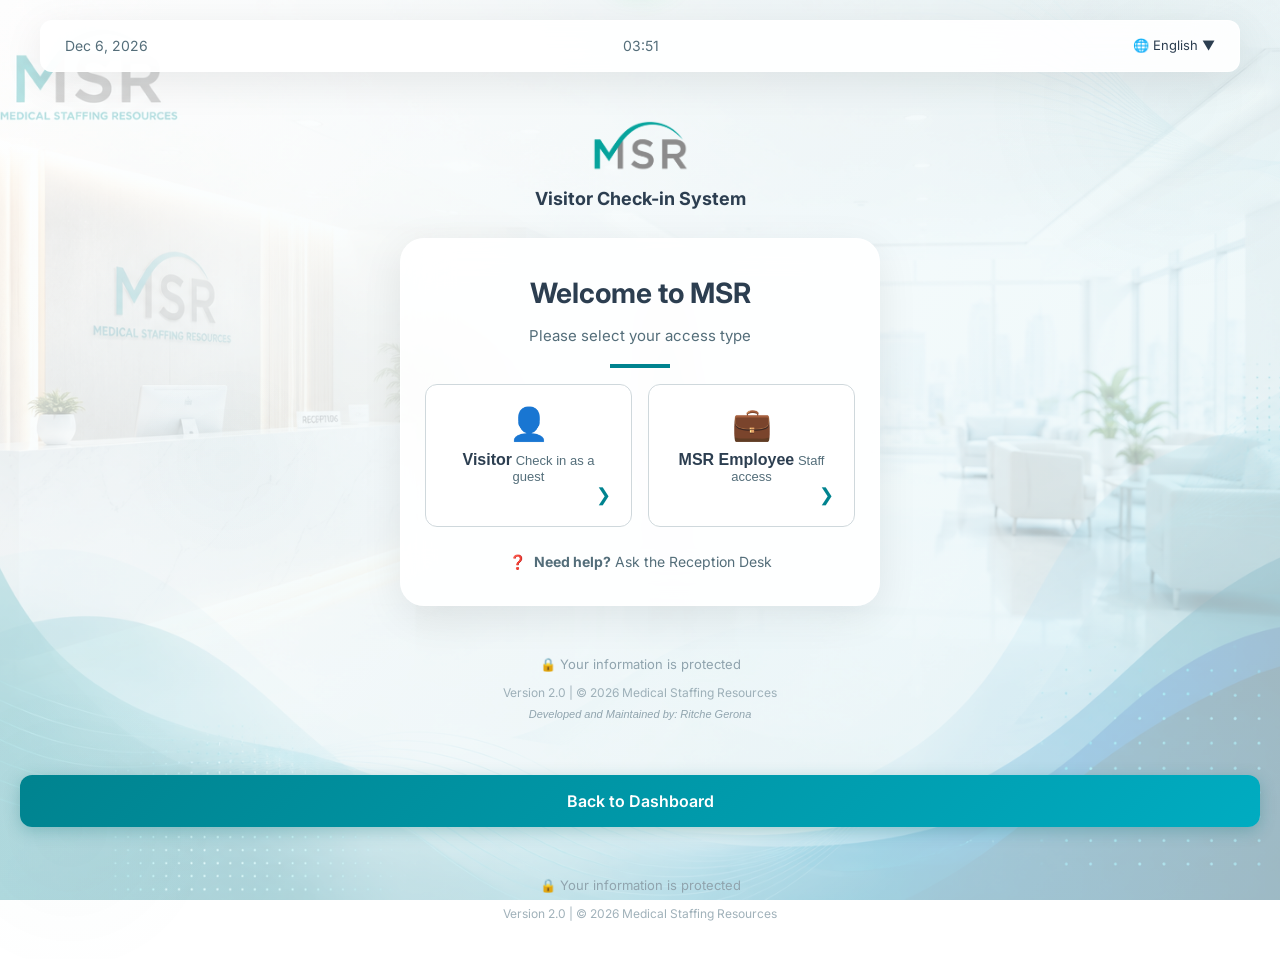
==== commit a9e10fb0: "Add back arrow top-right navigation and back button functionality; style back arrow" ====
--- a/index.html
+++ b/index.html
@@ -94,6 +94,8 @@
 
   <!-- SCREEN 2: VISITOR CHECK-IN -->
   <section id="visitorScreen" class="screen hidden">
+    <!-- Back Arrow (top right) for Visitor Screen -->
+    <button id="visitorBackBtnTop" class="back-arrow" aria-label="Back to Dashboard">←</button>
     <div class="visitor-header">
       <img src="images/MSR_logo.png" alt="MSR Logo" class="main-logo">
       <h1 data-i18n="visitorHeader">Visitors Check-in System</h1>
@@ -183,31 +185,35 @@
       </div>
     </div>
 
-    <!-- Visitor Success Modal -->
-    <div id="visitorSuccessModal" class="modal hidden">
-      <div class="modal-content">
-        <h3 data-i18n="successTitle">Success</h3>
-        <p id="visitorSuccessMessage"></p>
-        <div id="visitorSuccessBtnContainer" class="hidden">
-          <button id="visitorBackBtn" class="btn-submit" data-i18n="backToDashboard">Back to Dashboard</button>
-          <button id="visitorCloseBtn" class="btn-submit" style="background: #6c757d;" data-i18n="close">Close</button>
-        </div>
-      </div>
-    </div>
-
-        <div class="dashboard-footer">
-          <div class="security-badge">
-            <span data-i18n="infoProtected">🔒 Your information is protected</span>
-          </div>
-          <div class="version-info" data-i18n="versionInfo">
-            Version 2.0 | © 2026 Medical Staffing Resources
-          </div>
-          <div class="dev-credit" data-i18n="devCredit">Developed and Maintained by: Ritche Gerona</div>
-        </div>
-  </section>
+        <!-- Visitor Success Modal -->
+        <div id="visitorSuccessModal" class="modal hidden">
+          <div class="modal-content">
+            <h3 data-i18n="successTitle">Success</h3>
+            <p id="visitorSuccessMessage"></p>
+            <div id="visitorSuccessBtnContainer" class="hidden">
+              <button id="visitorBackBtn" class="btn-submit" data-i18n="backToDashboard">Back to Dashboard</button>
+              <button id="visitorCloseBtn" class="btn-submit" style="background: #6c757d;" data-i18n="close">Close</button>
+            </div>
+          </div>
+        </div>
+
+
+            <div class="dashboard-footer">
+              <div class="security-badge">
+                <span data-i18n="infoProtected">🔒 Your information is protected</span>
+              </div>
+              <div class="version-info" data-i18n="versionInfo">
+                Version 2.0 | © 2026 Medical Staffing Resources
+              </div>
+              <div class="dev-credit" data-i18n="devCredit">Developed and Maintained by: Ritche Gerona</div>
+            </div>
+            </div>
+    </section>
 
   <!-- SCREEN 3: EMPLOYEE CHECK-IN -->
   <section id="employeeScreen" class="screen hidden">
+    <!-- Back Arrow (top right) for Employee Screen -->
+    <button id="employeeBackBtnTop" class="back-arrow" aria-label="Back to Dashboard">←</button>
     <div class="employee-card">
       <div class="emp-header">
         <img src="images/MSR_logo.png" alt="MSR Logo" class="main-logo">
@@ -249,7 +255,11 @@
       <div class="emp-security-box">
         <span class="security-icon">🛡️</span>
         <p data-i18n="empSecurityMsg">Your check-in helps us maintain a safe and secure workplace.</p>
-      </div>
+    </section>
+    <!-- Back to Main Dashboard Button -->
+    <button id="employeeDashboardBack" class="btn-submit" style="margin-top: 12px;">
+      <span class="btn-text" data-i18n="backToDashboard">Back to Dashboard</span>
+    </button>
     </div>
 
     <div class="dashboard-footer">
--- a/css/style.css
+++ b/css/style.css
@@ -316,6 +316,22 @@
 
 @keyframes spin { to { transform: rotate(360deg); } }
 
+/* ─── Back Arrow Button (top right) ───────────────────── */
+.back-arrow {
+  position: absolute;
+  top: 12px;
+  right: 12px;
+  background: none;
+  border: none;
+  font-size: 24px;
+  color: var(--text-muted);
+  cursor: pointer;
+  z-index: 5;
+}
+.back-arrow:hover {
+  color: var(--text-primary);
+}
+
 /* ─── Admin Link ────────────────────────── */
 .admin-link {
   display: flex;
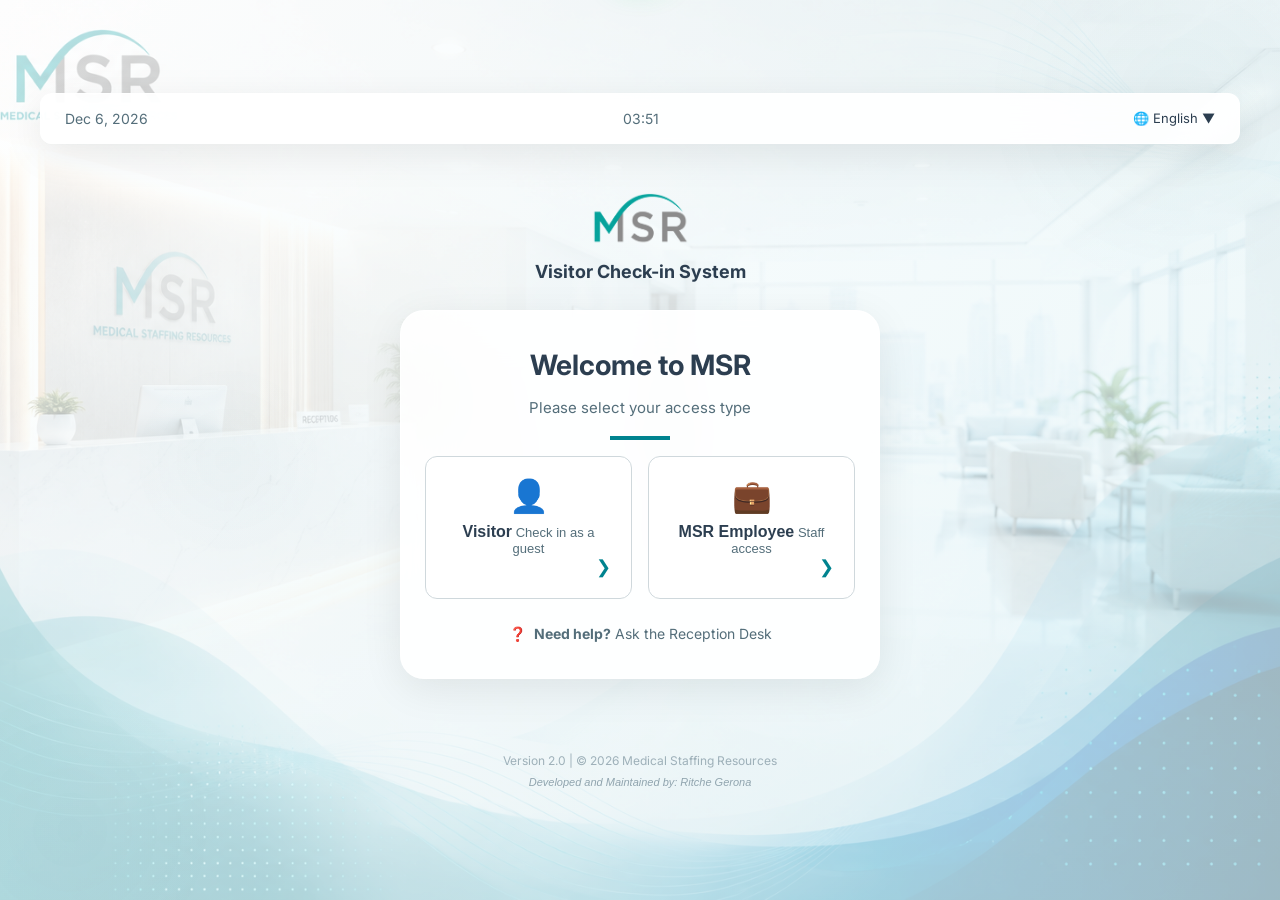
==== commit e8541ffe: "Finalize footer and back arrow updates" ====
--- a/index.html
+++ b/index.html
@@ -81,15 +81,6 @@
       </div>
     </div>
 
-    <div class="dashboard-footer">
-      <div class="security-badge">
-        <span data-i18n="infoProtected">🔒 Your information is protected</span>
-      </div>
-        <div class="version-info" data-i18n="versionInfo">
-          Version 2.0 | © 2026 Medical Staffing Resources
-        </div>
-        <div class="dev-credit">Developed and Maintained by: Ritche Gerona</div>
-    </div>
   </section>
 
   <!-- SCREEN 2: VISITOR CHECK-IN -->
@@ -198,16 +189,8 @@
         </div>
 
 
-            <div class="dashboard-footer">
-              <div class="security-badge">
-                <span data-i18n="infoProtected">🔒 Your information is protected</span>
-              </div>
-              <div class="version-info" data-i18n="versionInfo">
-                Version 2.0 | © 2026 Medical Staffing Resources
-              </div>
-              <div class="dev-credit" data-i18n="devCredit">Developed and Maintained by: Ritche Gerona</div>
-            </div>
-            </div>
+        <!-- Footer moved to global section -->
+        <!-- Removed stray closing div and ensured proper closing of visitorScreen section -->
     </section>
 
   <!-- SCREEN 3: EMPLOYEE CHECK-IN -->
@@ -256,20 +239,8 @@
         <span class="security-icon">🛡️</span>
         <p data-i18n="empSecurityMsg">Your check-in helps us maintain a safe and secure workplace.</p>
     </section>
-    <!-- Back to Main Dashboard Button -->
-    <button id="employeeDashboardBack" class="btn-submit" style="margin-top: 12px;">
-      <span class="btn-text" data-i18n="backToDashboard">Back to Dashboard</span>
-    </button>
-    </div>
-
-    <div class="dashboard-footer">
-      <div class="security-badge">
-        <span data-i18n="infoProtected">🔒 Your information is protected</span>
-      </div>
-      <div class="version-info" data-i18n="versionInfo">
-        Version 2.0 | © 2026 Medical Staffing Resources
-      </div>
-    </div>
+    <!-- Removed stray closing div and extra closing section to prevent duplicate footer -->
+    
   </section>
 
   <!-- Employee Success Modal -->
@@ -284,6 +255,15 @@
     </div>
   </div>
 
+  <!-- Global Footer (single instance) -->
+  <footer class="dashboard-footer">
+    <!-- Information line removed as per request -->
+    <!-- Version info line -->
+    <div class="version-info" data-i18n="versionInfo"></div>
+    <!-- Credit line -->
+    <p class="dev-credit">Developed and Maintained by: Ritche Gerona</p>
+  </footer>
+
   <script src="js/app.js"></script>
 </body>
 </html>
--- a/css/style.css
+++ b/css/style.css
@@ -321,15 +321,22 @@
   position: absolute;
   top: 12px;
   right: 12px;
-  background: none;
+  background: var(--primary);
   border: none;
   font-size: 24px;
-  color: var(--text-muted);
+  color: #ffffff;
+  font-weight: bold;
+  border-radius: 50%;
+  width: 40px;
+  height: 40px;
+  display: flex;
+  align-items: center;
+  justify-content: center;
   cursor: pointer;
   z-index: 5;
 }
 .back-arrow:hover {
-  color: var(--text-primary);
+  background: var(--primary-dark);
 }
 
 /* ─── Admin Link ────────────────────────── */
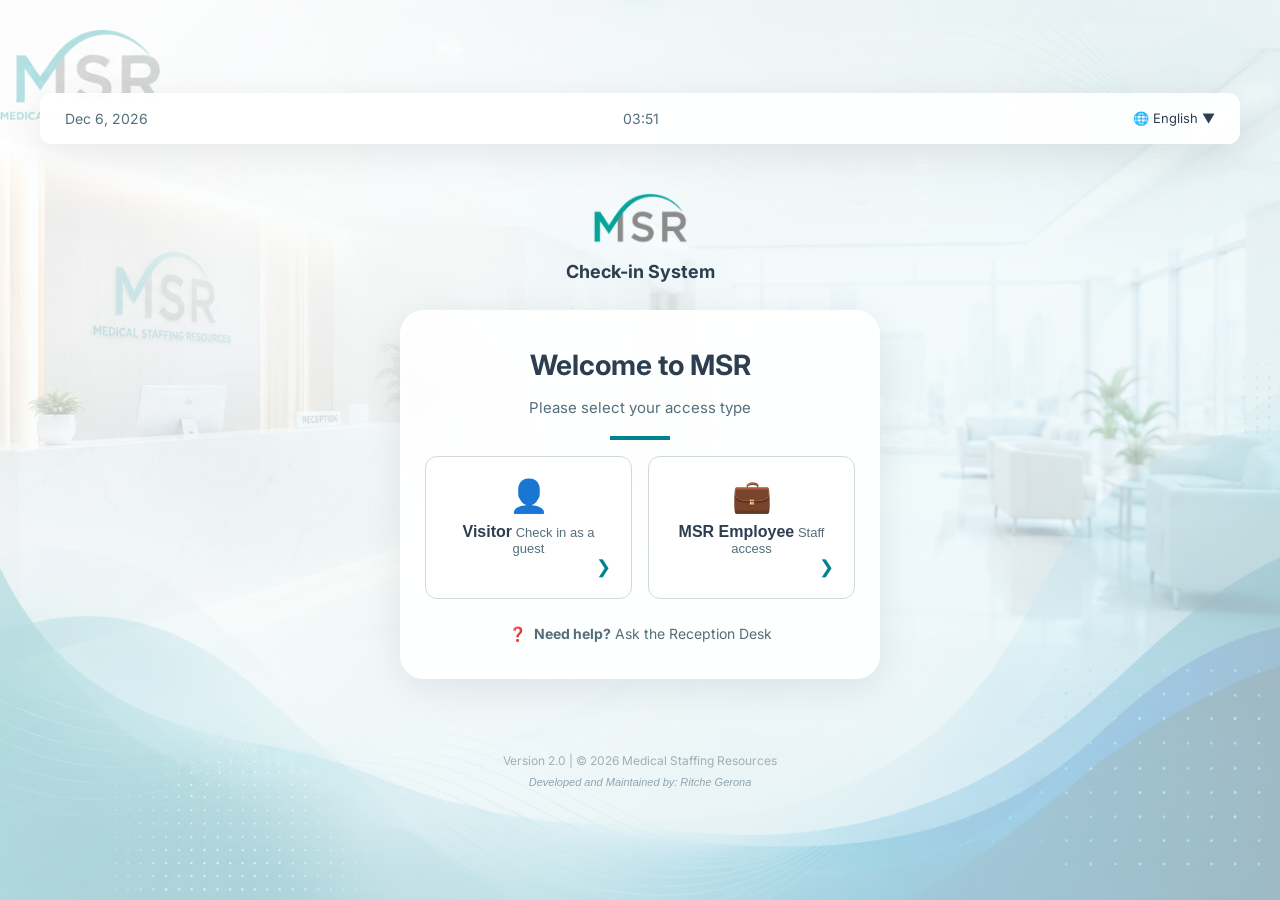
==== commit a8b21def: "Update main dashboard title to 'Check-in System' and adjust translations" ====
--- a/index.html
+++ b/index.html
@@ -44,7 +44,7 @@
   <section id="welcomeScreen" class="screen active">
     <div class="welcome-header">
       <img src="images/MSR_logo.png" alt="MSR Logo" class="main-logo">
-      <h2 class="system-title" data-i18n="systemTitle">Visitor Check-in System</h2>
+        <h2 class="system-title" data-i18n="systemTitle">Check-in System</h2>
     </div>
 
     <div class="welcome-card">
@@ -85,9 +85,10 @@
 
   <!-- SCREEN 2: VISITOR CHECK-IN -->
   <section id="visitorScreen" class="screen hidden">
-    <!-- Back Arrow (top right) for Visitor Screen -->
-    <button id="visitorBackBtnTop" class="back-arrow" aria-label="Back to Dashboard">←</button>
-    <div class="visitor-header">
+    <div class="visitor-card">
+      <!-- Back Arrow (inside card) for Visitor Screen -->
+      <button id="visitorBackBtnTop" class="back-arrow" aria-label="Back to Dashboard">←</button>
+      <div class="visitor-header">
       <img src="images/MSR_logo.png" alt="MSR Logo" class="main-logo">
       <h1 data-i18n="visitorHeader">Visitors Check-in System</h1>
       <div class="accent-line"></div>
@@ -195,9 +196,9 @@
 
   <!-- SCREEN 3: EMPLOYEE CHECK-IN -->
   <section id="employeeScreen" class="screen hidden">
-    <!-- Back Arrow (top right) for Employee Screen -->
-    <button id="employeeBackBtnTop" class="back-arrow" aria-label="Back to Dashboard">←</button>
     <div class="employee-card">
+      <!-- Back Arrow (inside card) for Employee Screen -->
+      <button id="employeeBackBtnTop" class="back-arrow" aria-label="Back to Dashboard">←</button>
       <div class="emp-header">
         <img src="images/MSR_logo.png" alt="MSR Logo" class="main-logo">
         <div class="emp-avatar">
--- a/css/style.css
+++ b/css/style.css
@@ -28,6 +28,7 @@
   --radius-sm: 12px;
   --radius-xs: 8px;
   --font: 'Inter', -apple-system, BlinkMacSystemFont, 'Segoe UI', Roboto, sans-serif;
+  --font-base-size: 16px;
   --transition: 0.3s cubic-bezier(0.4, 0, 0.2, 1);
   --max-width: 1200px;
 }
@@ -42,6 +43,7 @@
 html {
   scroll-behavior: smooth;
   -webkit-text-size-adjust: 100%;
+  font-size: var(--font-base-size);
 }
 
 body {
@@ -186,7 +188,7 @@
 }
 
 .header h1 {
-  font-size: 24px;
+  font-size: 1.5rem; /* 24px */
   font-weight: 700;
   color: var(--text-primary);
   letter-spacing: -0.5px;
@@ -215,7 +217,7 @@
 
 .form-label {
   display: block;
-  font-size: 12px;
+  font-size: 0.8125rem; /* 13px */
   font-weight: 600;
   text-transform: uppercase;
   letter-spacing: 0.5px;
@@ -333,10 +335,22 @@
   align-items: center;
   justify-content: center;
   cursor: pointer;
-  z-index: 5;
+  /* Ensure the back arrow appears above other content on all devices */
+  z-index: 1000;
 }
 .back-arrow:hover {
   background: var(--primary-dark);
+}
+
+/* Responsive adjustments for back arrow */
+@media (max-width: 540px) {
+  .back-arrow {
+    top: 8px;
+    right: 8px;
+    width: 32px;
+    height: 32px;
+    font-size: 20px;
+  }
 }
 
 /* ─── Admin Link ────────────────────────── */
@@ -402,11 +416,11 @@
 @media (max-width: 540px) {
   body { padding: 12px; }
   .card { padding: 28px 20px; border-radius: var(--radius-sm); }
-  .header h1 { font-size: 20px; }
+  .header h1 { font-size: 1.25rem; }
   .logo-img { max-width: 140px; }
   .form-input,
-  .form-select { padding: 12px 14px; font-size: 16px; }
-  .btn-submit { padding: 14px 20px; font-size: 15px; }
+  .form-select { padding: 12px 14px; font-size: 1rem; }
+  .btn-submit { padding: 14px 20px; font-size: 0.9375rem; }
 }
 
 @media (max-width: 380px) {
@@ -498,7 +512,7 @@
 #visitorScreen .visitor-header { text-align: center; margin-bottom: 24px; }
 /* .main-logo is now uniform at 100px — defined above */
 #visitorScreen .visitor-header .accent-line { width: 50px; height: 3px; background: var(--primary); margin: 8px auto; }
-#visitorScreen .visitor-card { background: var(--card-bg); border-radius: var(--radius); padding: 32px 24px; max-width: 480px; width: 100%; box-shadow: var(--card-shadow); margin: 0 auto; backdrop-filter: blur(24px); -webkit-backdrop-filter: blur(24px); border: 1px solid rgba(255, 255, 255, 0.6); }
+#visitorScreen .visitor-card { background: var(--card-bg); border-radius: var(--radius); padding: 32px 24px; max-width: 480px; width: 100%; box-shadow: var(--card-shadow); margin: 0 auto; backdrop-filter: blur(24px); -webkit-backdrop-filter: blur(24px); border: 1px solid rgba(255, 255, 255, 0.6); position: relative; }
 .input-with-icon { display: flex; align-items: center; gap: 12px; margin-bottom: 16px; }
 .field-icon { font-size: 20px; }
 .field-group { flex: 1; }
@@ -511,7 +525,7 @@
 .value-props .prop-icon { font-size: 24px; margin-bottom: 4px; }
 
 /* Employee Screen */
-#employeeScreen .employee-card { background: var(--card-bg); border-radius: var(--radius); max-width: 480px; width: 100%; padding: 32px 24px; margin: 0 auto; box-shadow: var(--card-shadow); text-align: center; backdrop-filter: blur(24px); -webkit-backdrop-filter: blur(24px); border: 1px solid rgba(255, 255, 255, 0.6); }
+#employeeScreen .employee-card { background: var(--card-bg); border-radius: var(--radius); max-width: 480px; width: 100%; padding: 32px 24px; margin: 0 auto; box-shadow: var(--card-shadow); text-align: center; backdrop-filter: blur(24px); -webkit-backdrop-filter: blur(24px); border: 1px solid rgba(255, 255, 255, 0.6); position: relative; }
 /* .main-logo is now uniform at 100px — defined above */
 .emp-avatar { width: 80px; height: 80px; background: var(--primary-light); border-radius: 50%; display: flex; align-items: center; justify-content: center; margin: 0 auto 12px; font-size: 36px; }
 .btn-employee { width: 100%; background: linear-gradient(135deg, var(--primary), var(--secondary)); color: #fff; padding: 14px 20px; border: none; border-radius: var(--radius-sm); font-size: 16px; font-weight: 600; cursor: pointer; margin-top: 12px; box-shadow: 0 4px 16px rgba(13, 115, 119, 0.3); transition: var(--transition); }
